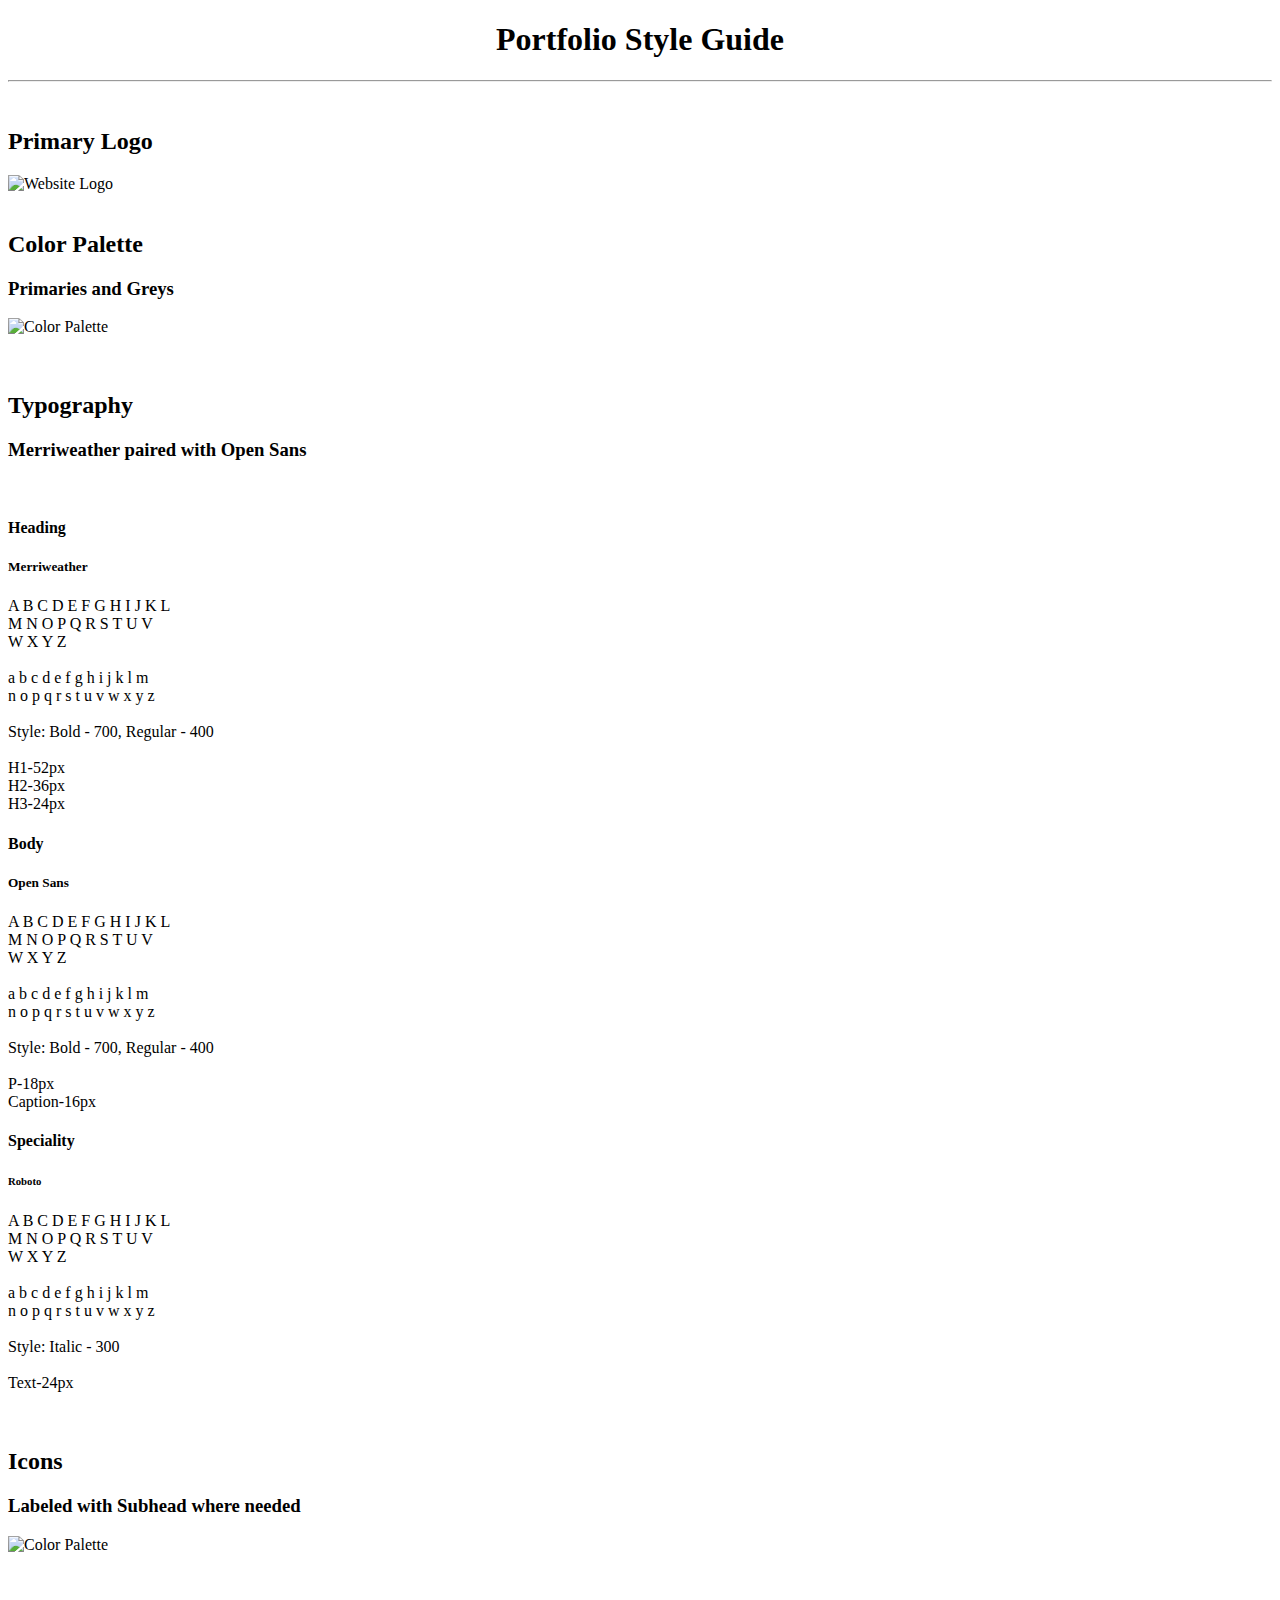
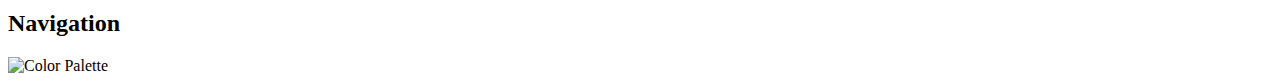
==== index.html @ 5b5e6f24 "Added Files" ====
<!DOCTYPE html>
<html lang="en">
<head>
    
    <title>Portfolio Style Guide</title>
    <link rel="preconnect" href="https://fonts.gstatic.com">
    <link href="https://fonts.googleapis.com/css2?family=Open+Sans:wght@400;700&display=swap" rel="stylesheet">
    <link rel="preconnect" href="https://fonts.gstatic.com">
    <link href="https://fonts.googleapis.com/css2?family=Merriweather:wght@400;700&display=swap" rel="stylesheet">
    <link rel="preconnect" href="https://fonts.gstatic.com">
<link href="https://fonts.googleapis.com/css2?family=Roboto:ital,wght@0,700;1,300&display=swap" rel="stylesheet">
<link href="D:\Bootcamp UXUI\Style Guide - Portfolio\CSS\index.css" rel="stylesheet" type="text/css">
</head>

<body>
    
    <!-- Header section here -->
    <section>
        <h1><b><center>Portfolio Style Guide</center></b></h1>
<hr>
    </section>
<br>
    <!-- Primary Logo here -->
    <section>
        <h2><b>Primary Logo</b></h2>
        <img src="logo.png" alt="Website Logo" class="center" width="959" height="225">
    </section>
<br>
    <!--Color Palette here-->
    <section>
        <h2><b>Color Palette</b></h2>
        <h3>Primaries and Greys</h3>
        <img src="color palette.png" alt="Color Palette" class="center" width="959" height="364">
    </section>
<br><br>
    <!--Typography here-->
    <section>
        <h2><b>Typography</b></h2>
        <h3>Merriweather paired with Open Sans</h3>
    </section>
    <br>
    <section class="TypographyContainer"> 
    <div class="Merriweather">
    <h4 class= "OpenSansFont">Heading</h4>
    <h5><b>Merriweather</b></h5>
    <p1>A B C D E F G H I J K L<br>M N O P Q R S T U V<br>W X Y Z</p1>
    <br><br>
    <p2>a b c d e f g h i j k l m<br>n o p q r s t u v w x y z<br><br>Style: Bold - 700, Regular - 400</p2>
    <br><br>
    <p3 class= "OpenSansFont">H1-52px<br>H2-36px<br>H3-24px</p3>
</div>
<div class="OpenSans">
    <h4 class= "OpenSansFont">Body</h4>
    <h5 class= "OpenSansFont">Open Sans</h5>
    <p4 class= "OpenSansFont">A B C D E F G H I J K L<br>M N O P Q R S T U V<br>W X Y Z</p4>
    <br><br>
    <p5 class= "OpenSansFont">a b c d e f g h i j k l m<br>n o p q r s t u v w x y z<br><br>Style: Bold - 700, Regular - 400</p5>
    <br><br>
    <p3 class= "OpenSansFont">P-18px<br>Caption-16px</p3>
</div>
<div class="Roboto">
    <h4 class= "OpenSanFont">Speciality</h4>
    <h6><b>Roboto</b></h6>
    <p6>A B C D E F G H I J K L<br>M N O P Q R S T U V<br>W X Y Z</p6>
    <br><br>
    <p6>a b c d e f g h i j k l m<br>n o p q r s t u v w x y z<br><br>Style: Italic - 300</p6>
    <br><br>
    <p3 class= "OpenSansFont">Text-24px</p3>
</div>
    </section>
<br><br>
<!--Icons here-->
<section>
    <h2><b>Icons</b></h2>
    <h3>Labeled with Subhead where needed</h3>
    <img src="Icons.png" alt="Color Palette" class="center" width="959" height="112">
</section>
<br><br>
<!--Navigation Bar-->
<section>
    <h2><b>Navigation</b></h2>
    <img src="nav3.png" alt="Color Palette" class="center" width="959" height="131">
</section>

</body>
</html>
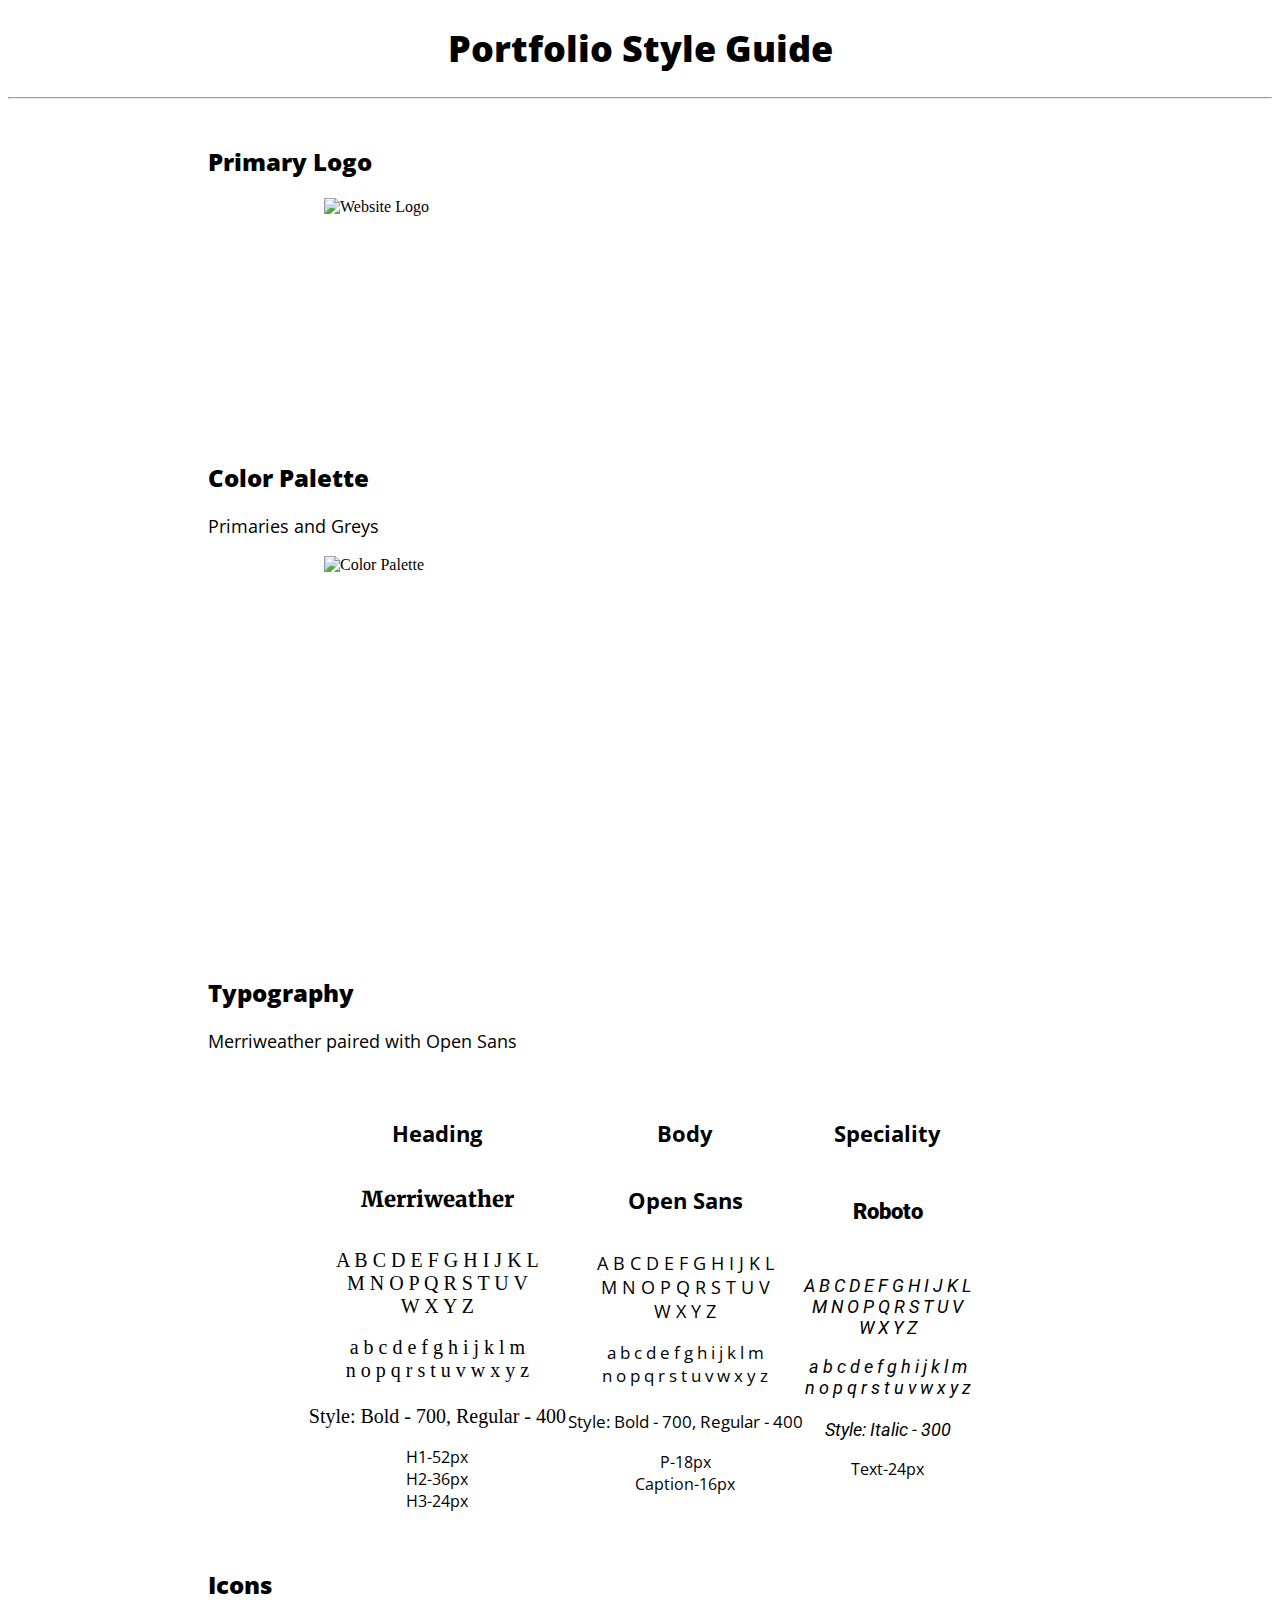
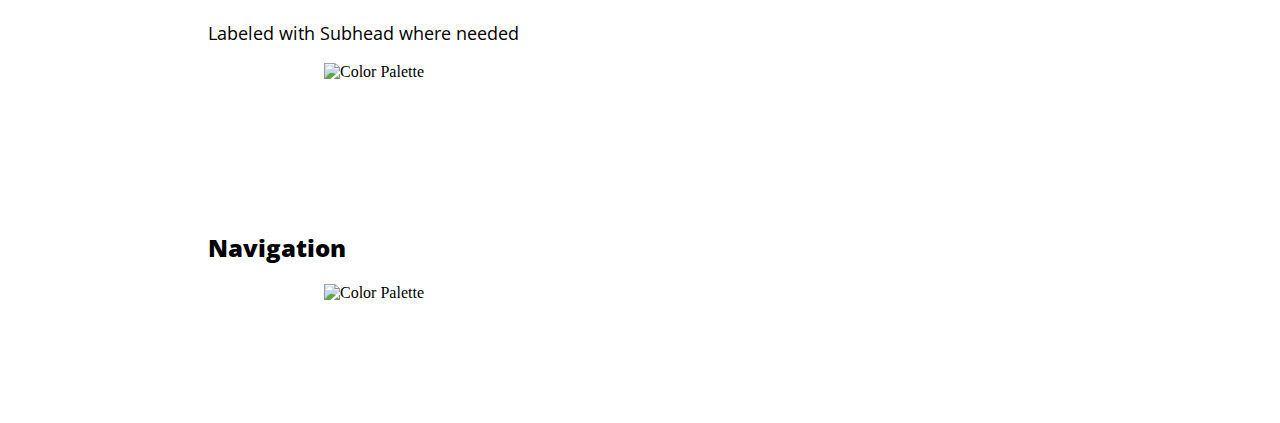
==== commit 670aa82c: "Update index.html" ====
--- a/index.html
+++ b/index.html
@@ -9,7 +9,7 @@
     <link href="https://fonts.googleapis.com/css2?family=Merriweather:wght@400;700&display=swap" rel="stylesheet">
     <link rel="preconnect" href="https://fonts.gstatic.com">
 <link href="https://fonts.googleapis.com/css2?family=Roboto:ital,wght@0,700;1,300&display=swap" rel="stylesheet">
-<link href="D:\Bootcamp UXUI\Style Guide - Portfolio\CSS\index.css" rel="stylesheet" type="text/css">
+<link href="CSS/index.css" rel="stylesheet" type="text/css">
 </head>
 
 <body>
@@ -83,4 +83,4 @@
 </section>
 
 </body>
-</html>+</html>
--- a/CSS/index.css
+++ b/CSS/index.css
@@ -0,0 +1,98 @@
+
+
+h1{
+    font-size: 36px;
+    font-family: 'Open Sans', sans-serif;
+}
+
+h2{
+    font-size: 24px;
+margin-left: 200px;
+font-family: 'Open Sans', sans-serif;
+}
+
+h3{
+    font-size: 18px;
+    margin-left: 200px;
+    font-weight: normal;
+    font-family: 'Open Sans', sans-serif;
+}
+
+.center{
+    display:block;
+    margin-left: auto;
+    margin-right: auto;
+    width: 50%;
+}
+
+h4{
+    font-size: 22px;
+    font-family: 'Open Sans', sans-serif;
+}
+
+h5{
+    font-size: 22px;
+    font-family: 'Merriweather', serif;
+    font-weight: bold;
+}
+
+.TypographyContainer{
+    display: grid;
+    margin-left: 300px;
+    margin-right: 300px;
+}
+
+.Merriweather{
+    text-align: center;
+    grid-column-start: 1;
+    grid-column-end: 2;
+}
+
+.OpenSans{
+    text-align: center;
+    grid-column-start: 2;
+    grid-column-end: 3;
+}
+
+.Roboto{
+    text-align: center;
+    grid-column-start: 3;
+    grid-column-end: 4;
+}
+
+.OpenSansFont{
+    font-family: 'Open Sans', sans-serif;
+}
+
+p1{
+    font-size: 20px;
+}
+
+p2{
+    font-size: 20px;
+}
+
+p3{
+    font-size: 16px;
+}
+
+p4{
+    font-size: 18px;
+}
+
+p5{
+    font-size: 17px;
+}
+
+p6{
+    font-size: 18px;
+    font-family: 'Roboto', sans-serif;
+    font-style: italic;
+}
+
+h6{
+    font-family: 'Roboto', sans-serif;
+    font-weight: bold;
+    font-style: normal;
+    font-size: 22px;
+}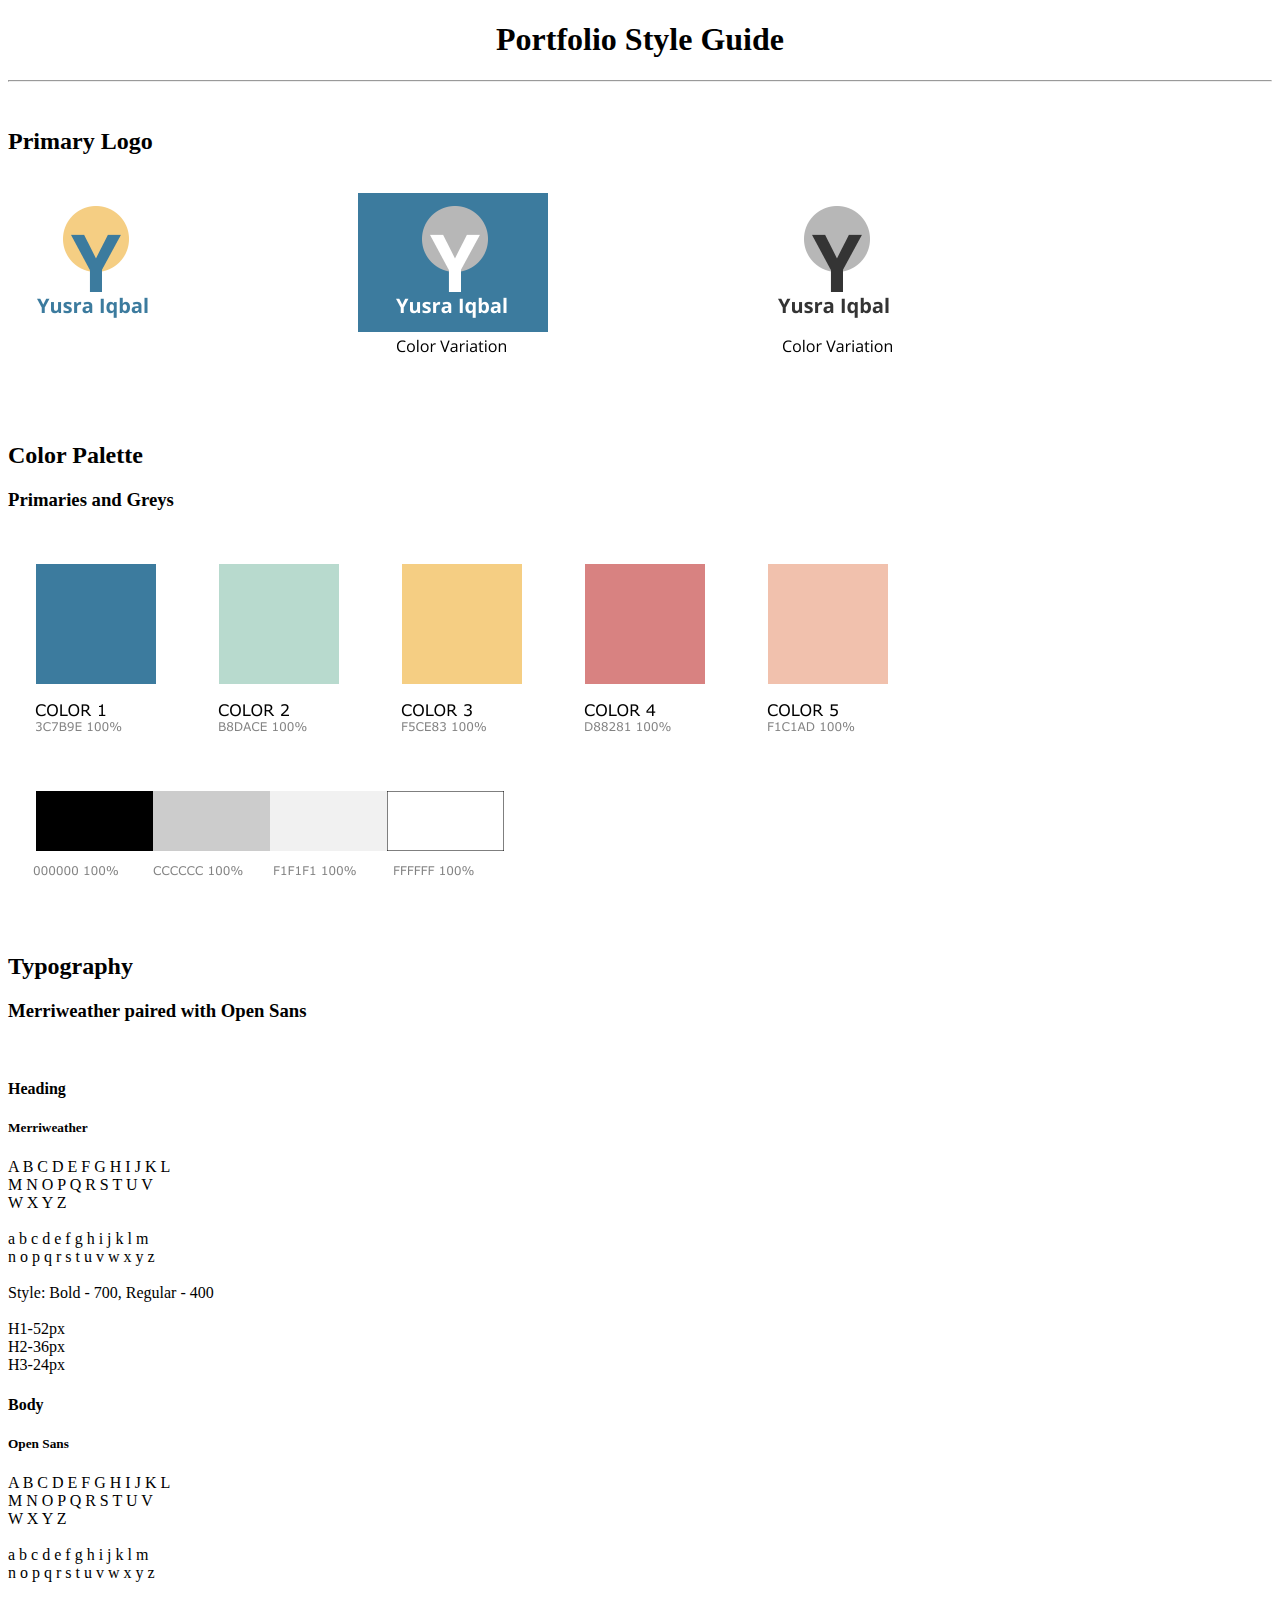
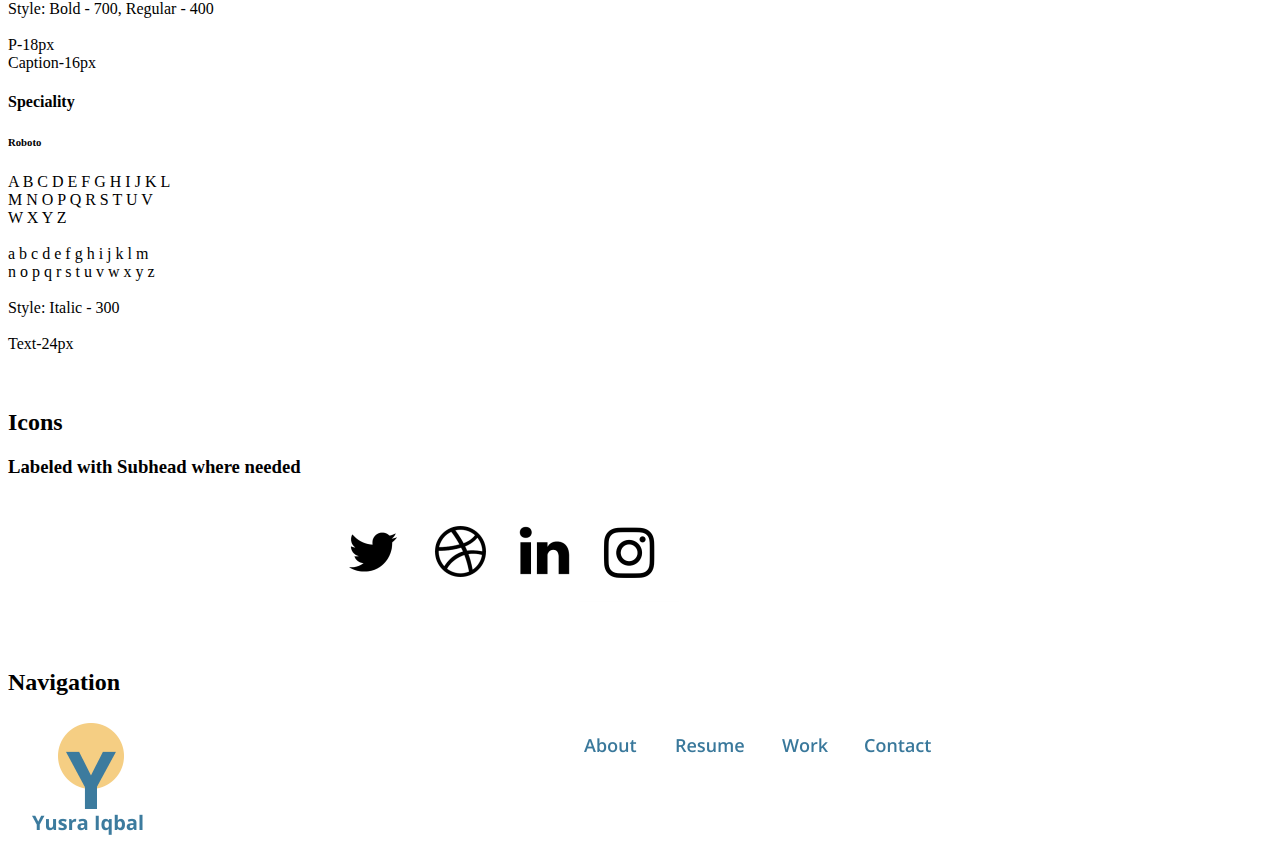
==== commit c7b1c029: "Added" ====
--- a/index.html
+++ b/index.html
@@ -9,7 +9,7 @@
     <link href="https://fonts.googleapis.com/css2?family=Merriweather:wght@400;700&display=swap" rel="stylesheet">
     <link rel="preconnect" href="https://fonts.gstatic.com">
 <link href="https://fonts.googleapis.com/css2?family=Roboto:ital,wght@0,700;1,300&display=swap" rel="stylesheet">
-<link href="CSS/index.css" rel="stylesheet" type="text/css">
+<link href="C:\Users\DELL\Documents\GitHub\My_First_Repo\CSS\index.css" rel="stylesheet" type="text/css">
 </head>
 
 <body>
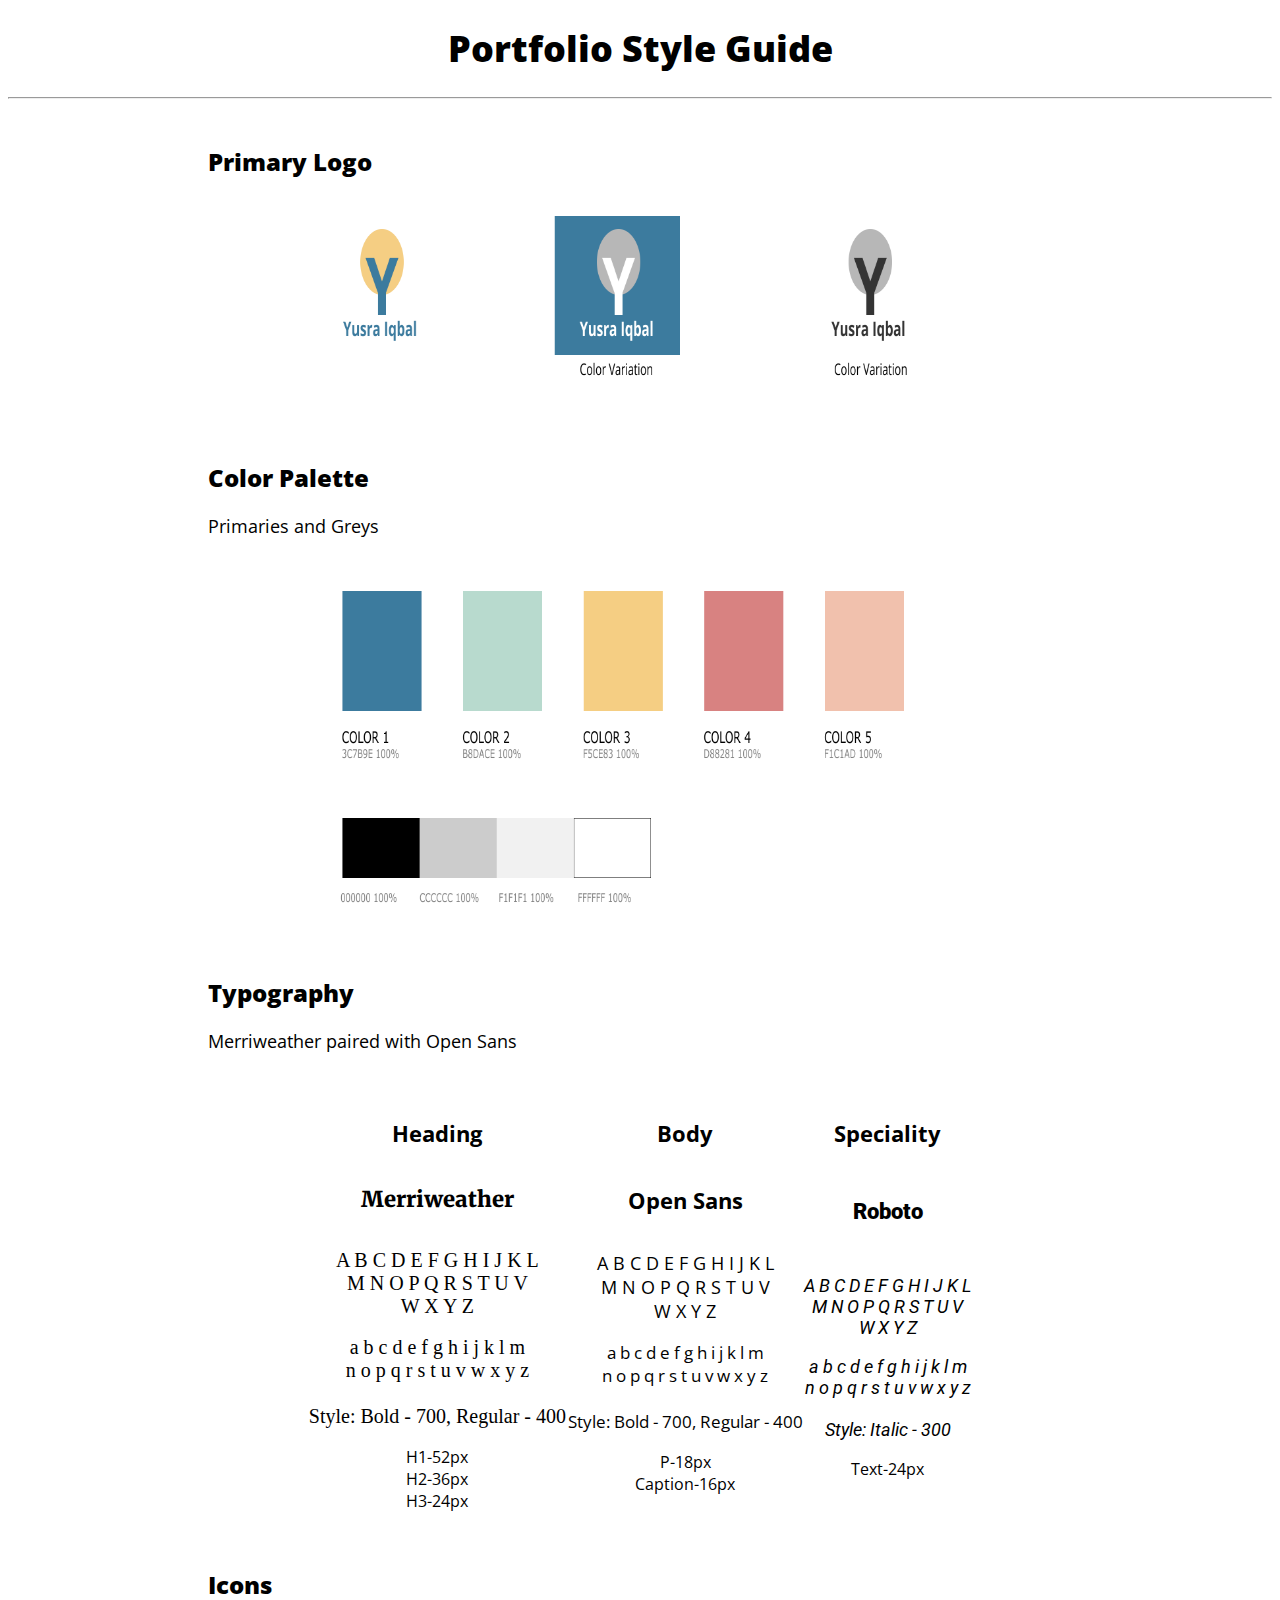
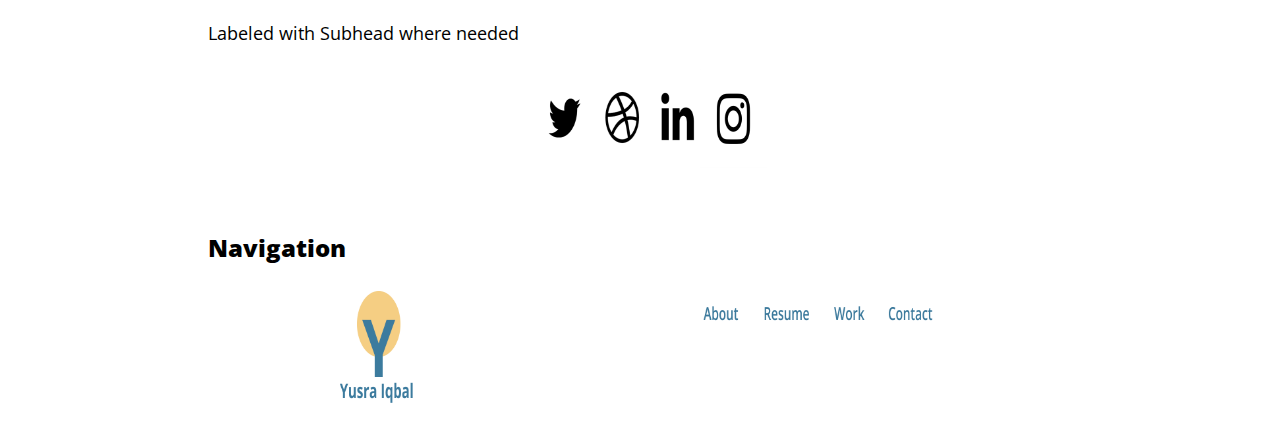
==== commit 8e9e95b8: "Fixing" ====
--- a/index.html
+++ b/index.html
@@ -3,13 +3,14 @@
 <head>
     
     <title>Portfolio Style Guide</title>
+    <link href="index.css" rel="stylesheet" type="text/css">
     <link rel="preconnect" href="https://fonts.gstatic.com">
     <link href="https://fonts.googleapis.com/css2?family=Open+Sans:wght@400;700&display=swap" rel="stylesheet">
     <link rel="preconnect" href="https://fonts.gstatic.com">
     <link href="https://fonts.googleapis.com/css2?family=Merriweather:wght@400;700&display=swap" rel="stylesheet">
     <link rel="preconnect" href="https://fonts.gstatic.com">
 <link href="https://fonts.googleapis.com/css2?family=Roboto:ital,wght@0,700;1,300&display=swap" rel="stylesheet">
-<link href="C:\Users\DELL\Documents\GitHub\My_First_Repo\CSS\index.css" rel="stylesheet" type="text/css">
+
 </head>
 
 <body>
@@ -30,7 +31,7 @@
     <section>
         <h2><b>Color Palette</b></h2>
         <h3>Primaries and Greys</h3>
-        <img src="color palette.png" alt="Color Palette" class="center" width="959" height="364">
+        <img src="colorpalette.png" alt="Color Palette" class="center" width="959" height="364">
     </section>
 <br><br>
     <!--Typography here-->
--- a/index.css
+++ b/index.css
@@ -0,0 +1,98 @@
+
+
+h1{
+    font-size: 36px;
+    font-family: 'Open Sans', sans-serif;
+}
+
+h2{
+    font-size: 24px;
+margin-left: 200px;
+font-family: 'Open Sans', sans-serif;
+}
+
+h3{
+    font-size: 18px;
+    margin-left: 200px;
+    font-weight: normal;
+    font-family: 'Open Sans', sans-serif;
+}
+
+.center{
+    display:block;
+    margin-left: auto;
+    margin-right: auto;
+    width: 50%;
+}
+
+h4{
+    font-size: 22px;
+    font-family: 'Open Sans', sans-serif;
+}
+
+h5{
+    font-size: 22px;
+    font-family: 'Merriweather', serif;
+    font-weight: bold;
+}
+
+.TypographyContainer{
+    display: grid;
+    margin-left: 300px;
+    margin-right: 300px;
+}
+
+.Merriweather{
+    text-align: center;
+    grid-column-start: 1;
+    grid-column-end: 2;
+}
+
+.OpenSans{
+    text-align: center;
+    grid-column-start: 2;
+    grid-column-end: 3;
+}
+
+.Roboto{
+    text-align: center;
+    grid-column-start: 3;
+    grid-column-end: 4;
+}
+
+.OpenSansFont{
+    font-family: 'Open Sans', sans-serif;
+}
+
+p1{
+    font-size: 20px;
+}
+
+p2{
+    font-size: 20px;
+}
+
+p3{
+    font-size: 16px;
+}
+
+p4{
+    font-size: 18px;
+}
+
+p5{
+    font-size: 17px;
+}
+
+p6{
+    font-size: 18px;
+    font-family: 'Roboto', sans-serif;
+    font-style: italic;
+}
+
+h6{
+    font-family: 'Roboto', sans-serif;
+    font-weight: bold;
+    font-style: normal;
+    font-size: 22px;
+}